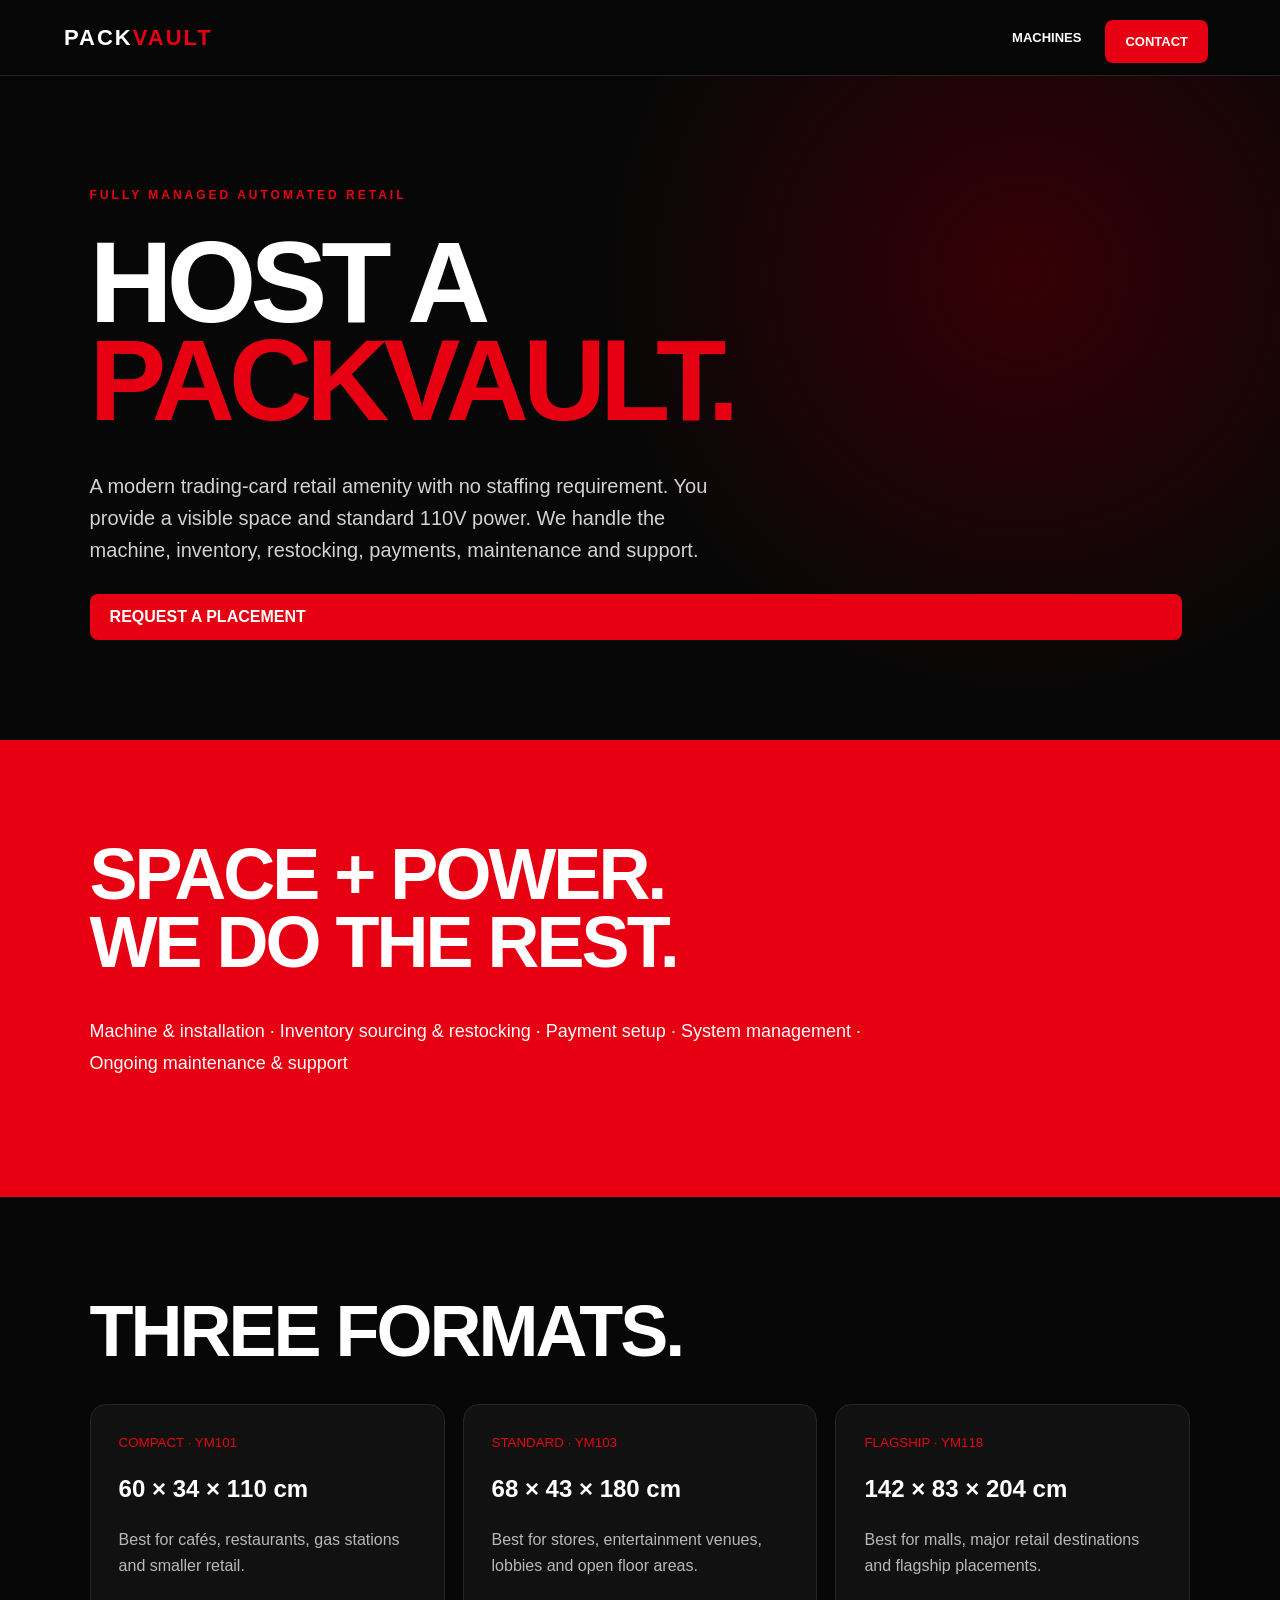
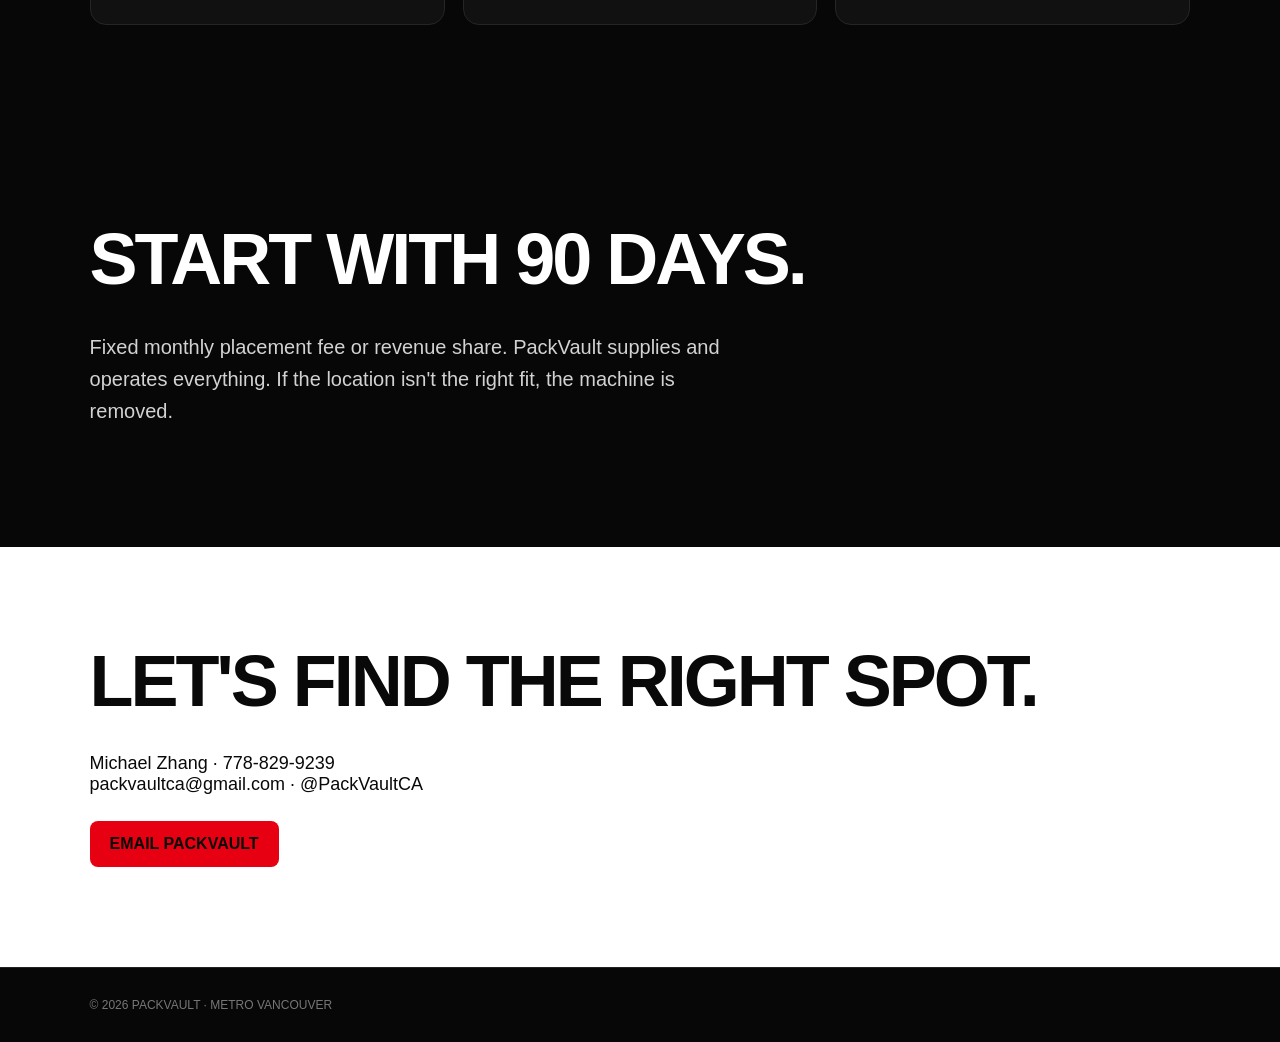
==== host/index.html @ 61ddffb8 "Add host placement page" ====
<!doctype html><html><head><meta charset="utf-8"><meta name="viewport" content="width=device-width,initial-scale=1"><title>Host a PackVault</title><link rel="stylesheet" href="/styles.css"></head><body><nav><b><a href="/">PACK<span>VAULT</span></a></b><div><a href="/#machines">MACHINES</a><a class="btn" href="mailto:packvaultca@gmail.com?subject=PackVault%20Placement%20Inquiry">CONTACT</a></div></nav><main><section class="hero"><p class="kicker">FULLY MANAGED AUTOMATED RETAIL</p><h1>HOST A<br><em>PACKVAULT.</em></h1><p class="lead">A modern trading-card retail amenity with no staffing requirement. You provide a visible space and standard 110V power. We handle the machine, inventory, restocking, payments, maintenance and support.</p><a class="btn" href="mailto:packvaultca@gmail.com?subject=PackVault%20Placement%20Inquiry">REQUEST A PLACEMENT</a></section><section class="red"><h2>SPACE + POWER.<br>WE DO THE REST.</h2><p>Machine & installation · Inventory sourcing & restocking · Payment setup · System management · Ongoing maintenance & support</p></section><section><h2>THREE FORMATS.</h2><div class="grid"><article><small>COMPACT · YM101</small><h3>60 × 34 × 110 cm</h3><p>Best for cafés, restaurants, gas stations and smaller retail.</p></article><article><small>STANDARD · YM103</small><h3>68 × 43 × 180 cm</h3><p>Best for stores, entertainment venues, lobbies and open floor areas.</p></article><article><small>FLAGSHIP · YM118</small><h3>142 × 83 × 204 cm</h3><p>Best for malls, major retail destinations and flagship placements.</p></article></div></section><section><h2>START WITH 90 DAYS.</h2><p class="lead">Fixed monthly placement fee or revenue share. PackVault supplies and operates everything. If the location isn't the right fit, the machine is removed.</p></section><section class="contact"><h2>LET'S FIND THE RIGHT SPOT.</h2><p>Michael Zhang · 778-829-9239<br>packvaultca@gmail.com · @PackVaultCA</p><a class="btn" href="mailto:packvaultca@gmail.com?subject=PackVault%20Placement%20Inquiry">EMAIL PACKVAULT</a></section></main><footer>© 2026 PACKVAULT · METRO VANCOUVER</footer></body></html>
---- styles.css ----
:root{--r:#e60012;--b:#070707;--w:#fff;--m:#b8b8b8}*{box-sizing:border-box}html{scroll-behavior:smooth}body{margin:0;background:var(--b);color:var(--w);font-family:Arial,Helvetica,sans-serif}a{color:inherit;text-decoration:none}nav{height:76px;padding:0 5vw;display:flex;align-items:center;justify-content:space-between;border-bottom:1px solid #222;position:sticky;top:0;background:#070707ee;z-index:9}nav b{font-size:22px;letter-spacing:2px}nav b span,em,small{color:var(--r)}nav div{display:flex;gap:24px;align-items:center;font-size:13px;font-weight:800}.btn,.ghost,.blackbtn{display:inline-block;padding:14px 20px;border-radius:8px;font-weight:900;margin:8px 8px 0 0}.btn{background:var(--r)}.ghost{border:1px solid #444}.blackbtn{background:#090909}.hero,section{padding:100px 7vw}.hero{min-height:72vh;display:flex;flex-direction:column;justify-content:center;background:radial-gradient(circle at 80% 30%,#360006 0,transparent 38%)}.kicker{font-size:12px;font-weight:900;letter-spacing:3px;color:var(--r)}h1{font-size:clamp(58px,9vw,118px);line-height:.85;letter-spacing:-6px;margin:20px 0}h1 em{font-style:normal}h2{font-size:clamp(40px,6vw,72px);line-height:.95;letter-spacing:-3px;margin:0 0 38px}.lead{font-size:20px;line-height:1.6;max-width:650px;color:#d2d2d2}.grid{display:grid;grid-template-columns:repeat(3,1fr);gap:18px}.grid article{background:#111;border:1px solid #252525;border-radius:16px;padding:28px;min-height:210px}.grid h3{font-size:24px}.grid p{color:var(--m);line-height:1.65}.red{background:var(--r)}.red p{font-size:18px;line-height:1.8;max-width:800px}.contact{background:#fff;color:#090909}.contact p{font-size:18px}footer{padding:30px 7vw;border-top:1px solid #222;color:#777;font-size:12px}@media(max-width:760px){nav div a:not(.btn){display:none}.hero,section{padding:70px 6vw}h1{letter-spacing:-3px}.grid{grid-template-columns:1fr}}
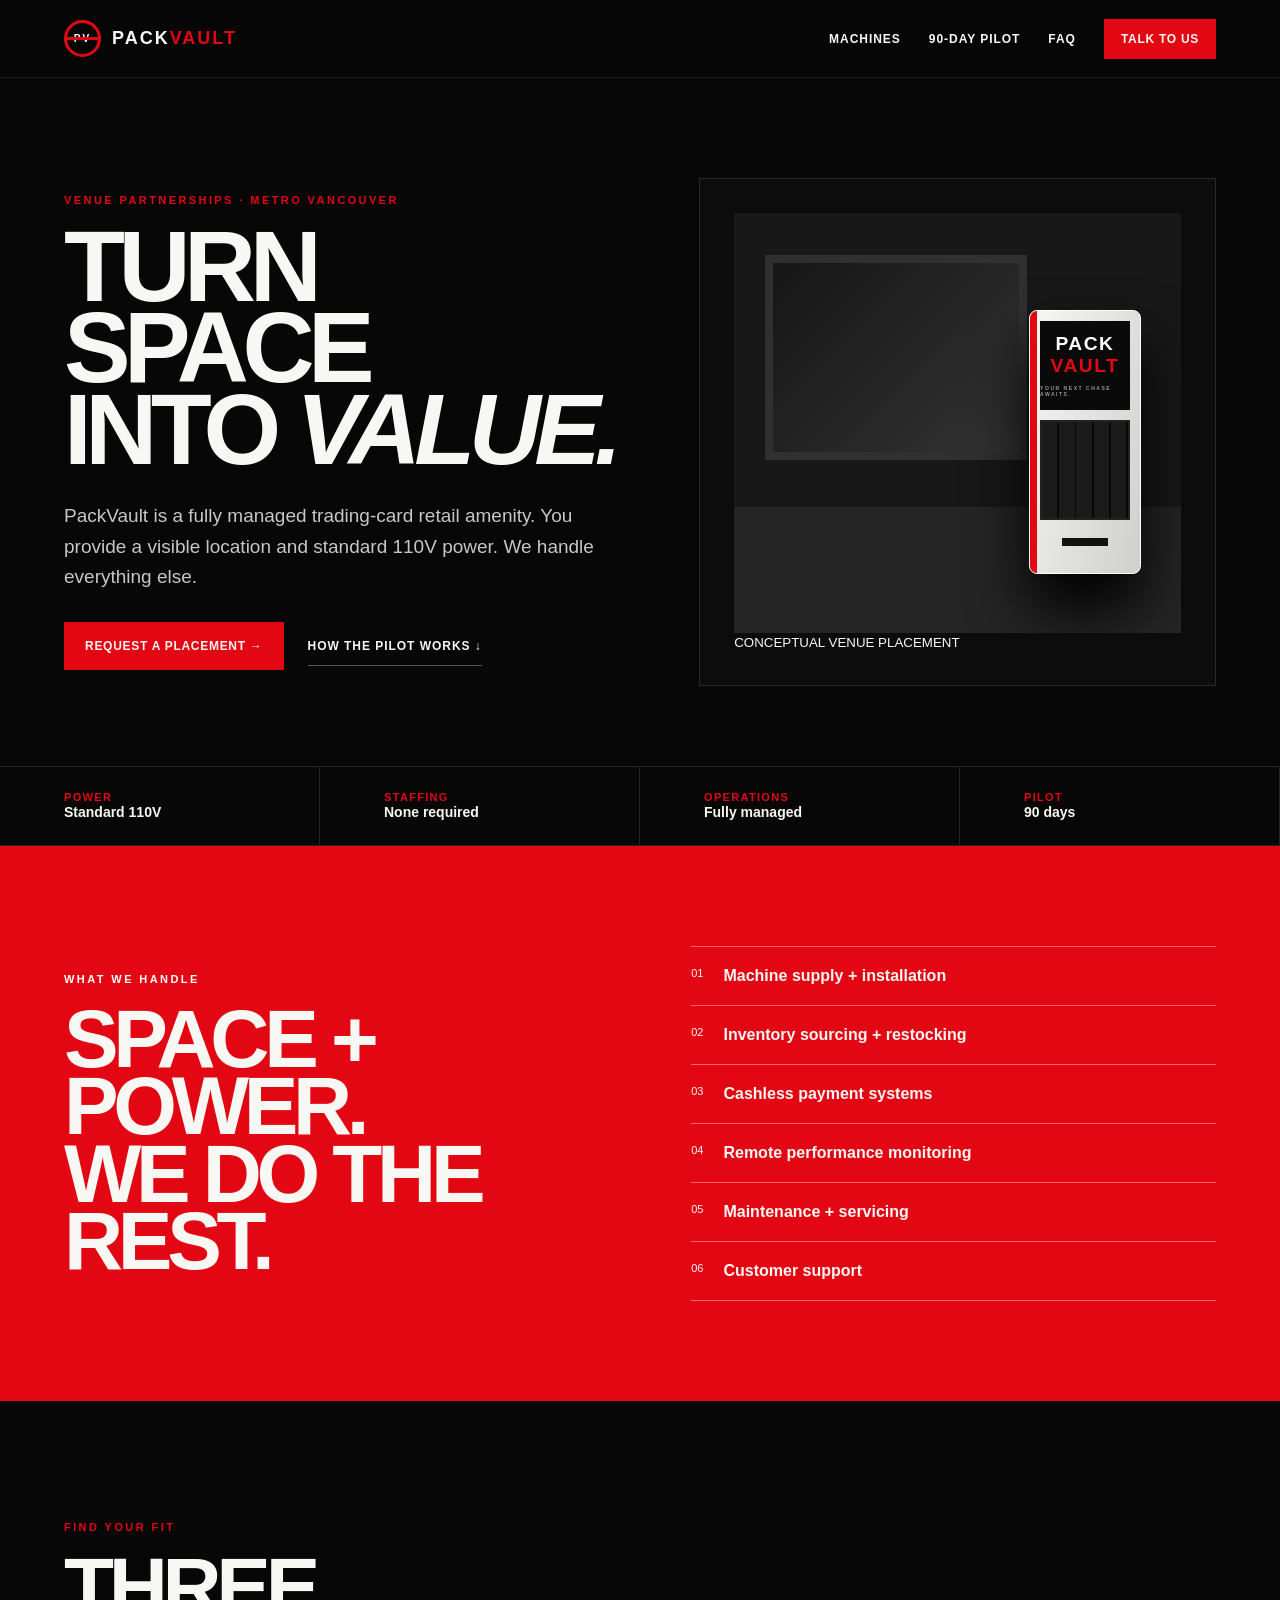
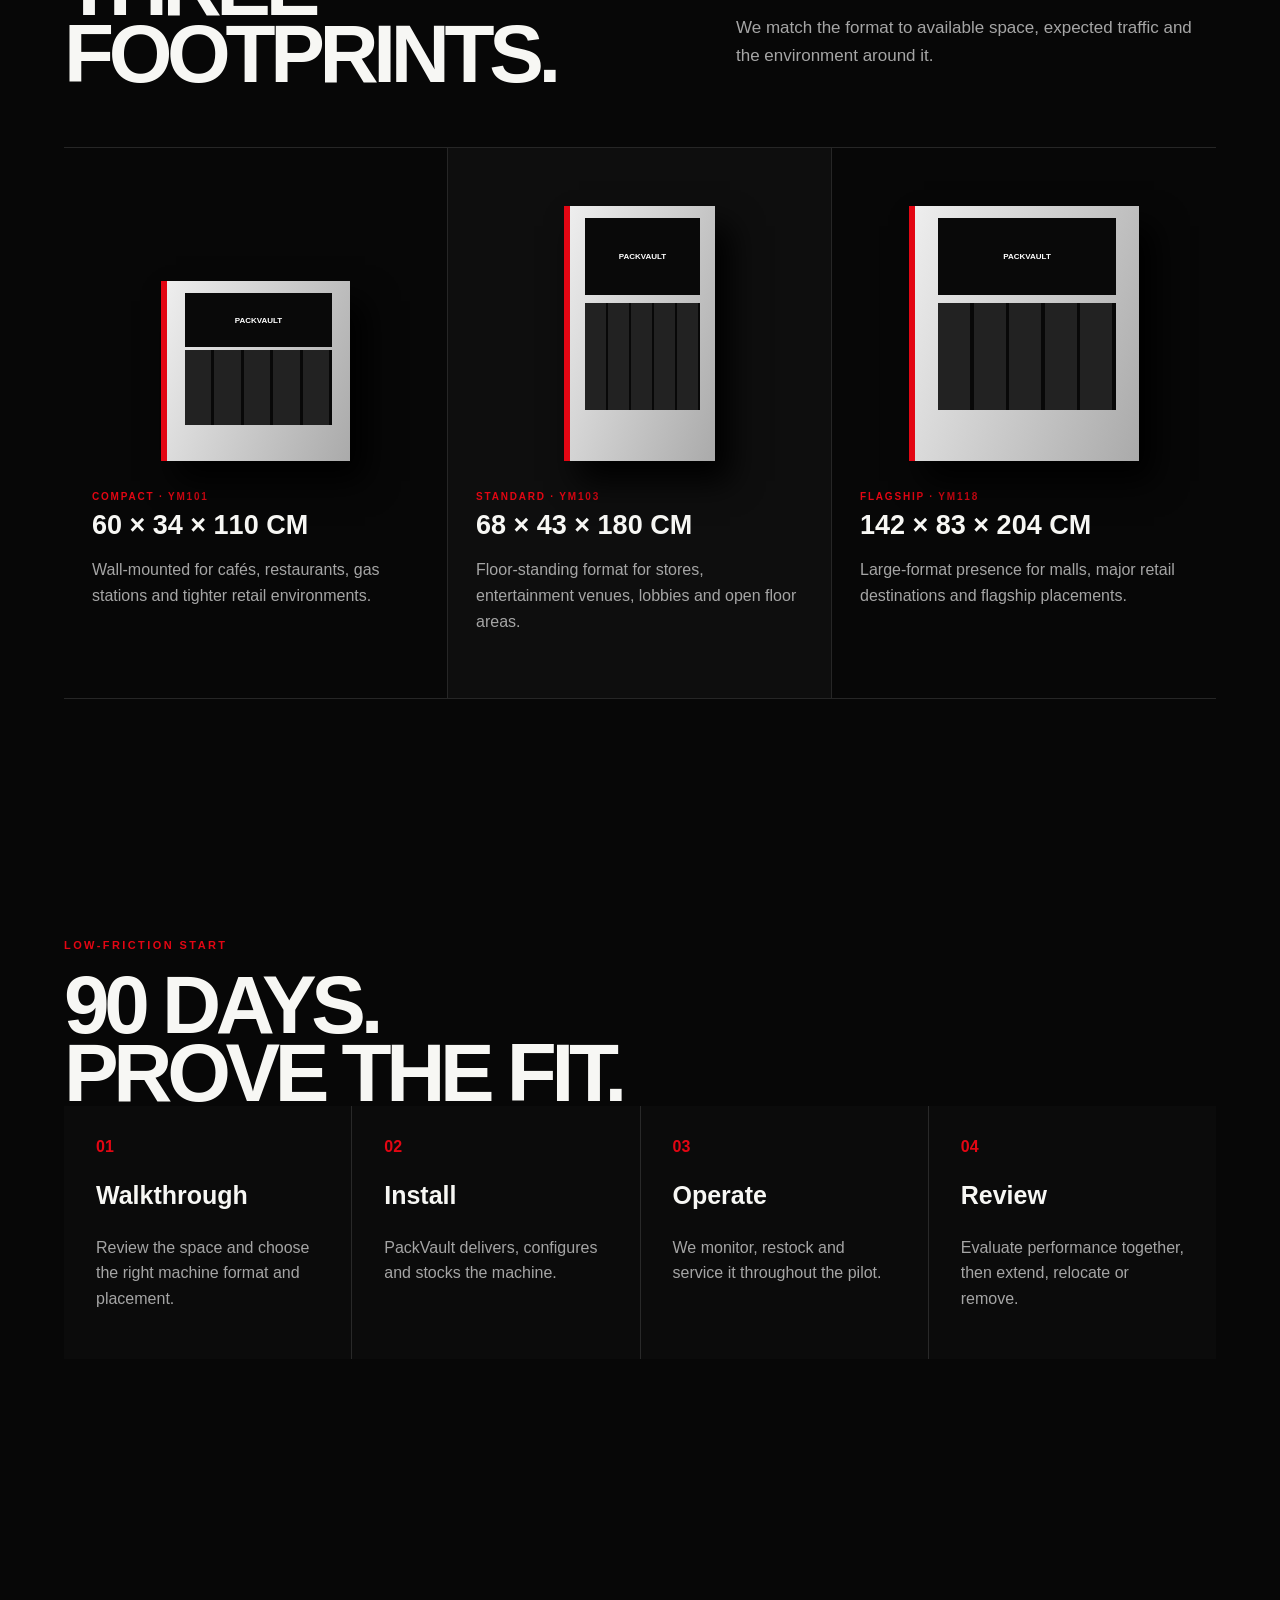
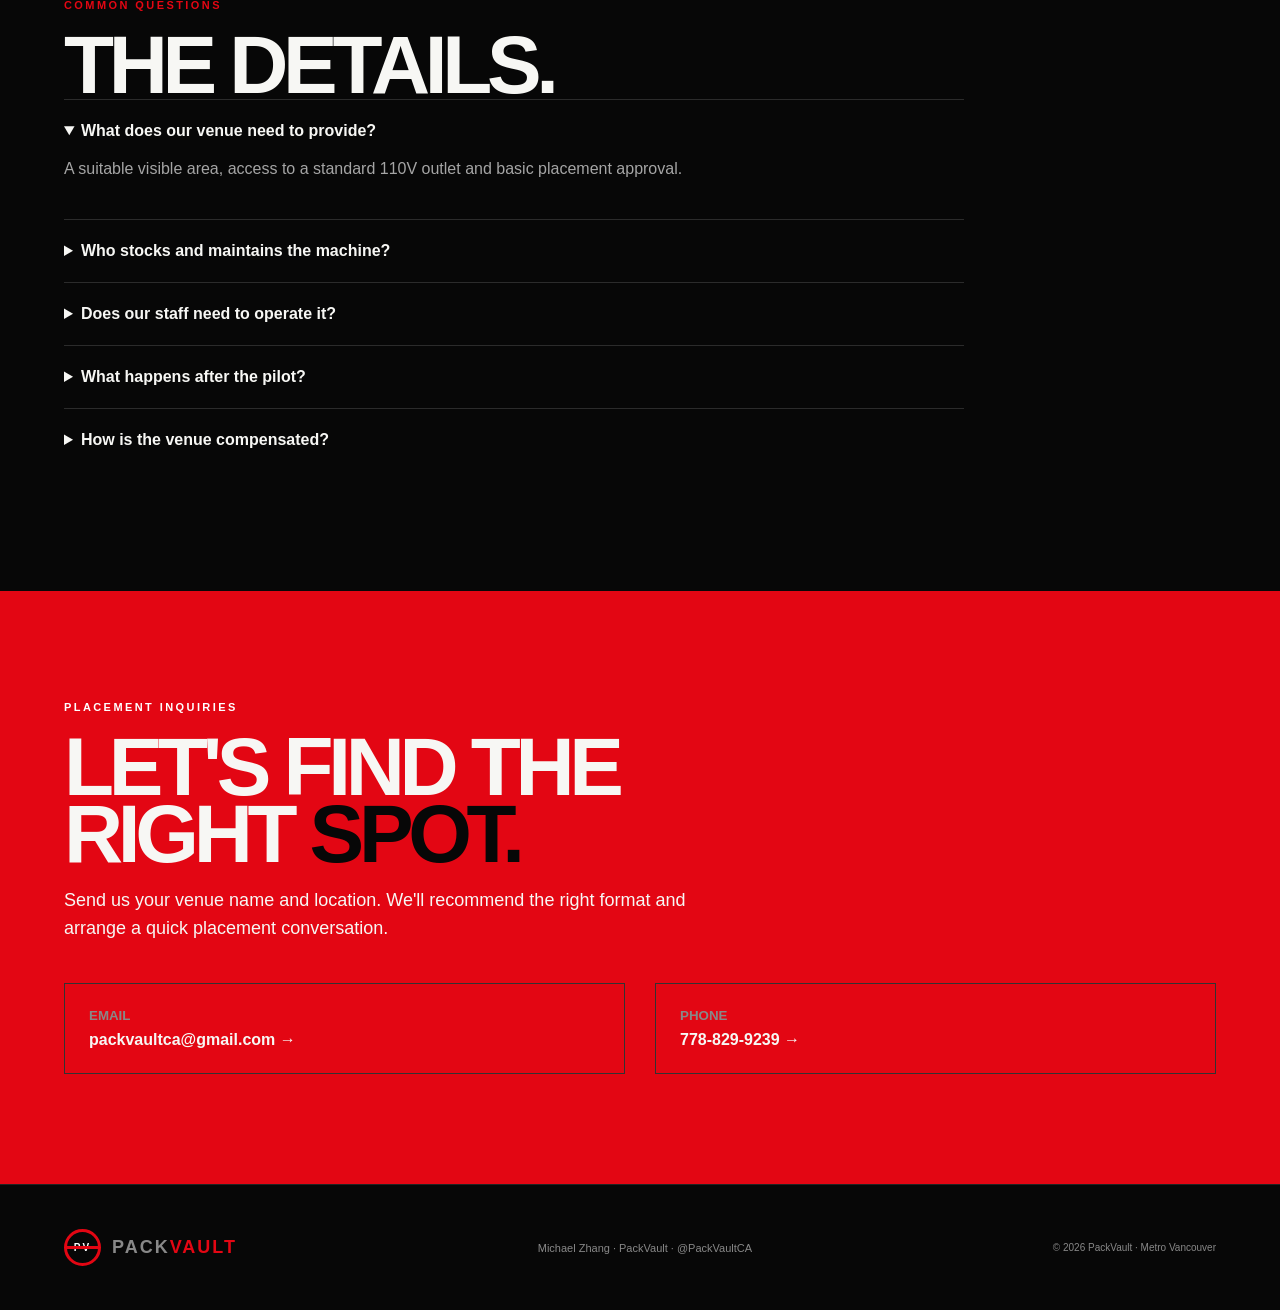
==== commit a265dfbf: "PackVault V2: rebuild venue host experience" ====
--- a/host/index.html
+++ b/host/index.html
@@ -1 +1,10 @@
-<!doctype html><html><head><meta charset="utf-8"><meta name="viewport" content="width=device-width,initial-scale=1"><title>Host a PackVault</title><link rel="stylesheet" href="/styles.css"></head><body><nav><b><a href="/">PACK<span>VAULT</span></a></b><div><a href="/#machines">MACHINES</a><a class="btn" href="mailto:packvaultca@gmail.com?subject=PackVault%20Placement%20Inquiry">CONTACT</a></div></nav><main><section class="hero"><p class="kicker">FULLY MANAGED AUTOMATED RETAIL</p><h1>HOST A<br><em>PACKVAULT.</em></h1><p class="lead">A modern trading-card retail amenity with no staffing requirement. You provide a visible space and standard 110V power. We handle the machine, inventory, restocking, payments, maintenance and support.</p><a class="btn" href="mailto:packvaultca@gmail.com?subject=PackVault%20Placement%20Inquiry">REQUEST A PLACEMENT</a></section><section class="red"><h2>SPACE + POWER.<br>WE DO THE REST.</h2><p>Machine & installation · Inventory sourcing & restocking · Payment setup · System management · Ongoing maintenance & support</p></section><section><h2>THREE FORMATS.</h2><div class="grid"><article><small>COMPACT · YM101</small><h3>60 × 34 × 110 cm</h3><p>Best for cafés, restaurants, gas stations and smaller retail.</p></article><article><small>STANDARD · YM103</small><h3>68 × 43 × 180 cm</h3><p>Best for stores, entertainment venues, lobbies and open floor areas.</p></article><article><small>FLAGSHIP · YM118</small><h3>142 × 83 × 204 cm</h3><p>Best for malls, major retail destinations and flagship placements.</p></article></div></section><section><h2>START WITH 90 DAYS.</h2><p class="lead">Fixed monthly placement fee or revenue share. PackVault supplies and operates everything. If the location isn't the right fit, the machine is removed.</p></section><section class="contact"><h2>LET'S FIND THE RIGHT SPOT.</h2><p>Michael Zhang · 778-829-9239<br>packvaultca@gmail.com · @PackVaultCA</p><a class="btn" href="mailto:packvaultca@gmail.com?subject=PackVault%20Placement%20Inquiry">EMAIL PACKVAULT</a></section></main><footer>© 2026 PACKVAULT · METRO VANCOUVER</footer></body></html>+<!doctype html><html lang="en"><head><meta charset="utf-8"><meta name="viewport" content="width=device-width,initial-scale=1"><title>Host a PackVault — Venue Partnerships</title><meta name="description" content="Turn underused venue space into a fully managed collectible retail amenity. Explore PackVault formats and our 90-day pilot."><meta name="theme-color" content="#070707"><link rel="stylesheet" href="/styles.css"></head><body>
+<nav><a class="brand" href="/"><span class="mark">PV</span><b>PACK<span>VAULT</span></b></a><div class="navlinks"><a href="/#machines">Machines</a><a href="#pilot">90-Day Pilot</a><a href="#faq">FAQ</a><a class="btn small" href="mailto:packvaultca@gmail.com?subject=PackVault%20Placement%20Inquiry">Talk to us</a></div></nav>
+<main><section class="hosthero"><div><div class="eyebrow">VENUE PARTNERSHIPS · METRO VANCOUVER</div><h1>TURN SPACE<br>INTO <i>VALUE.</i></h1><p class="lead">PackVault is a fully managed trading-card retail amenity. You provide a visible location and standard 110V power. We handle everything else.</p><div class="actions"><a class="btn" href="mailto:packvaultca@gmail.com?subject=PackVault%20Placement%20Inquiry">REQUEST A PLACEMENT →</a><a class="textlink" href="#pilot">HOW THE PILOT WORKS ↓</a></div></div><div class="hostvisual"><div class="venue"><div class="machine"><div class="screen">PACK<span>VAULT</span><small>YOUR NEXT CHASE AWAITS.</small></div><div class="window"></div><div class="slot"></div></div></div><small>CONCEPTUAL VENUE PLACEMENT</small></div></section>
+<section class="proofbar"><div><b>POWER</b><span>Standard 110V</span></div><div><b>STAFFING</b><span>None required</span></div><div><b>OPERATIONS</b><span>Fully managed</span></div><div><b>PILOT</b><span>90 days</span></div></section>
+<section class="redsection"><div><div class="eyebrow white">WHAT WE HANDLE</div><h2>SPACE + POWER.<br>WE DO THE REST.</h2></div><div class="servicegrid"><span>01 <b>Machine supply + installation</b></span><span>02 <b>Inventory sourcing + restocking</b></span><span>03 <b>Cashless payment systems</b></span><span>04 <b>Remote performance monitoring</b></span><span>05 <b>Maintenance + servicing</b></span><span>06 <b>Customer support</b></span></div></section>
+<section class="section"><div class="sectiontop"><div><div class="eyebrow">FIND YOUR FIT</div><h2>THREE<br>FOOTPRINTS.</h2></div><p>We match the format to available space, expected traffic and the environment around it.</p></div><div class="formats"><article><div class="mini compact"></div><div class="tag">COMPACT · YM101</div><h3>60 × 34 × 110 CM</h3><p>Wall-mounted for cafés, restaurants, gas stations and tighter retail environments.</p></article><article class="featured"><div class="mini standard"></div><div class="tag">STANDARD · YM103</div><h3>68 × 43 × 180 CM</h3><p>Floor-standing format for stores, entertainment venues, lobbies and open floor areas.</p></article><article><div class="mini flagship"></div><div class="tag">FLAGSHIP · YM118</div><h3>142 × 83 × 204 CM</h3><p>Large-format presence for malls, major retail destinations and flagship placements.</p></article></div></section>
+<section id="pilot" class="section"><div class="eyebrow">LOW-FRICTION START</div><h2>90 DAYS.<br>PROVE THE FIT.</h2><div class="steps"><article><b>01</b><h3>Walkthrough</h3><p>Review the space and choose the right machine format and placement.</p></article><article><b>02</b><h3>Install</h3><p>PackVault delivers, configures and stocks the machine.</p></article><article><b>03</b><h3>Operate</h3><p>We monitor, restock and service it throughout the pilot.</p></article><article><b>04</b><h3>Review</h3><p>Evaluate performance together, then extend, relocate or remove.</p></article></div></section>
+<section id="faq" class="section"><div class="eyebrow">COMMON QUESTIONS</div><h2>THE DETAILS.</h2><div class="faq"><details open><summary>What does our venue need to provide?</summary><p>A suitable visible area, access to a standard 110V outlet and basic placement approval.</p></details><details><summary>Who stocks and maintains the machine?</summary><p>PackVault handles inventory, restocking, payment setup, system management, maintenance and customer support.</p></details><details><summary>Does our staff need to operate it?</summary><p>No. The concept is designed to run without adding an in-store staffing requirement.</p></details><details><summary>What happens after the pilot?</summary><p>We review the placement together. Depending on performance and fit, the machine can stay, move to a better location or be removed.</p></details><details><summary>How is the venue compensated?</summary><p>Placement can be structured as a fixed monthly fee or revenue share, depending on the location and agreement.</p></details></div></section>
+<section class="finalcta"><div class="eyebrow white">PLACEMENT INQUIRIES</div><h2>LET'S FIND THE<br>RIGHT <i>SPOT.</i></h2><p>Send us your venue name and location. We'll recommend the right format and arrange a quick placement conversation.</p><div class="contactbox"><a href="mailto:packvaultca@gmail.com?subject=PackVault%20Placement%20Inquiry"><small>EMAIL</small>packvaultca@gmail.com →</a><a href="tel:+17788299239"><small>PHONE</small>778-829-9239 →</a></div></section></main>
+<footer><a class="brand" href="/"><span class="mark">PV</span><b>PACK<span>VAULT</span></b></a><div>Michael Zhang · PackVault · @PackVaultCA</div><small>© 2026 PackVault · Metro Vancouver</small></footer></body></html>
--- a/styles.css
+++ b/styles.css
@@ -1 +1,2 @@
-:root{--r:#e60012;--b:#070707;--w:#fff;--m:#b8b8b8}*{box-sizing:border-box}html{scroll-behavior:smooth}body{margin:0;background:var(--b);color:var(--w);font-family:Arial,Helvetica,sans-serif}a{color:inherit;text-decoration:none}nav{height:76px;padding:0 5vw;display:flex;align-items:center;justify-content:space-between;border-bottom:1px solid #222;position:sticky;top:0;background:#070707ee;z-index:9}nav b{font-size:22px;letter-spacing:2px}nav b span,em,small{color:var(--r)}nav div{display:flex;gap:24px;align-items:center;font-size:13px;font-weight:800}.btn,.ghost,.blackbtn{display:inline-block;padding:14px 20px;border-radius:8px;font-weight:900;margin:8px 8px 0 0}.btn{background:var(--r)}.ghost{border:1px solid #444}.blackbtn{background:#090909}.hero,section{padding:100px 7vw}.hero{min-height:72vh;display:flex;flex-direction:column;justify-content:center;background:radial-gradient(circle at 80% 30%,#360006 0,transparent 38%)}.kicker{font-size:12px;font-weight:900;letter-spacing:3px;color:var(--r)}h1{font-size:clamp(58px,9vw,118px);line-height:.85;letter-spacing:-6px;margin:20px 0}h1 em{font-style:normal}h2{font-size:clamp(40px,6vw,72px);line-height:.95;letter-spacing:-3px;margin:0 0 38px}.lead{font-size:20px;line-height:1.6;max-width:650px;color:#d2d2d2}.grid{display:grid;grid-template-columns:repeat(3,1fr);gap:18px}.grid article{background:#111;border:1px solid #252525;border-radius:16px;padding:28px;min-height:210px}.grid h3{font-size:24px}.grid p{color:var(--m);line-height:1.65}.red{background:var(--r)}.red p{font-size:18px;line-height:1.8;max-width:800px}.contact{background:#fff;color:#090909}.contact p{font-size:18px}footer{padding:30px 7vw;border-top:1px solid #222;color:#777;font-size:12px}@media(max-width:760px){nav div a:not(.btn){display:none}.hero,section{padding:70px 6vw}h1{letter-spacing:-3px}.grid{grid-template-columns:1fr}}+:root{--r:#e30613;--b:#070707;--w:#f7f7f4;--g:#a5a5a5;--line:#262626}*{box-sizing:border-box}html{scroll-behavior:smooth}body{margin:0;background:var(--b);color:var(--w);font-family:Arial,Helvetica,sans-serif;overflow-x:hidden}a{color:inherit;text-decoration:none}nav{height:78px;padding:0 5vw;display:flex;align-items:center;justify-content:space-between;position:sticky;top:0;z-index:20;background:#070707e8;backdrop-filter:blur(14px);border-bottom:1px solid #1c1c1c}.brand{display:flex;align-items:center;gap:11px;letter-spacing:2px}.brand b{font-size:18px}.brand b span,.hero i,.finalcta i{color:var(--r);font-style:normal}.mark{width:37px;height:37px;border:3px solid var(--r);border-radius:50%;display:grid;place-items:center;font-size:10px;font-weight:900;color:#fff;position:relative}.mark:after{content:"";position:absolute;width:100%;height:3px;background:var(--r)}.navlinks{display:flex;align-items:center;gap:28px;font-size:12px;font-weight:900;text-transform:uppercase;letter-spacing:.08em}.btn,.darkbtn,.outlinebtn{display:inline-flex;align-items:center;gap:24px;padding:16px 20px;font-size:12px;font-weight:900;letter-spacing:.06em;border:1px solid var(--r);transition:.2s}.btn{background:var(--r)}.btn.small{padding:12px 16px}.btn:hover{background:#ff1724}.darkbtn{background:#070707;border-color:#070707}.outlinebtn{border-color:#fff}.hero{min-height:calc(100vh - 78px);display:grid;grid-template-columns:1.05fr .95fr;align-items:center;padding:6vw 5vw 5vw;gap:3vw;position:relative}.hero:before{content:"";position:absolute;left:5vw;top:0;height:1px;width:90vw;background:#1d1d1d}.eyebrow{color:var(--r);font-size:11px;font-weight:900;letter-spacing:.22em;margin-bottom:20px}.white{color:#fff}.hero h1,.section h2,.redsection h2,.finalcta h2,.hosthero h1{font-size:clamp(56px,7.8vw,116px);line-height:.82;letter-spacing:-.065em;margin:0;text-transform:uppercase}.lead{max-width:620px;font-size:19px;line-height:1.6;color:#c7c7c7;margin:30px 0}.actions{display:flex;gap:24px;align-items:center;flex-wrap:wrap}.textlink{font-size:12px;font-weight:900;letter-spacing:.08em;border-bottom:1px solid #555;padding:12px 0}.trust{display:flex;gap:22px;margin-top:48px;flex-wrap:wrap}.trust span{font-size:10px;letter-spacing:.15em;color:#8b8b8b;font-weight:900}.machine-stage{height:620px;position:relative;perspective:900px}.glow{position:absolute;width:90%;height:60%;right:-10%;top:12%;background:radial-gradient(ellipse,#b0000d55 0,transparent 68%);filter:blur(10px)}.machine{position:absolute;bottom:54px;background:linear-gradient(105deg,#f6f6f3,#cfcfcb);border:1px solid #fff;border-radius:8px;box-shadow:0 35px 60px #000;overflow:hidden}.machine:before{content:"";position:absolute;inset:0;border-left:7px solid var(--r);pointer-events:none}.machine .screen{height:34%;background:#0a0a0a;margin:10px;color:white;display:flex;flex-direction:column;align-items:center;justify-content:center;font-weight:900;font-size:clamp(12px,1.5vw,23px);letter-spacing:.08em}.machine .screen span{color:var(--r)}.machine .screen small{font-size:5px;margin-top:8px;color:#999}.window{height:38%;margin:10px;background:repeating-linear-gradient(90deg,#1b1b1b 0 18%,#080808 18% 20%);border:2px solid #222}.slot{width:42%;height:8px;background:#111;margin:18px auto}.m1{width:29%;height:46%;left:0;transform:rotateY(10deg)}.m2{width:35%;height:72%;left:27%;z-index:2}.m3{width:43%;height:68%;right:-5%;transform:rotateY(-8deg)}.floorline{position:absolute;bottom:52px;width:110%;height:1px;background:#333;left:-5%}.ticker{background:var(--r);overflow:hidden;padding:14px 0;white-space:nowrap;font-size:13px;font-weight:900;letter-spacing:.15em}.ticker div{width:max-content;animation:marquee 24s linear infinite}.ticker b{margin:0 22px;color:#630008}@keyframes marquee{to{transform:translateX(-30%)}}.section{padding:120px 5vw}.sectiontop{display:flex;align-items:flex-end;justify-content:space-between;gap:40px;margin-bottom:60px}.section h2,.redsection h2,.finalcta h2{font-size:clamp(48px,6.4vw,90px)}.sectiontop>p{max-width:480px;color:var(--g);font-size:17px;line-height:1.65}.formats{display:grid;grid-template-columns:repeat(3,1fr);border-top:1px solid var(--line);border-bottom:1px solid var(--line)}.formats article{padding:28px;border-right:1px solid var(--line);position:relative;min-height:550px}.formats article:last-child{border-right:0}.formats .featured{background:#0e0e0e}.num{color:#555;font-size:11px;font-weight:900}.mini{height:255px;width:46%;margin:30px auto;position:relative;background:linear-gradient(110deg,#eee,#aaa);border-left:6px solid var(--r);box-shadow:15px 20px 30px #000}.mini:before{content:"PACKVAULT";position:absolute;top:12px;left:10%;width:80%;height:30%;background:#090909;color:white;font-size:8px;font-weight:900;display:grid;place-items:center}.mini:after{content:"";position:absolute;top:38%;left:10%;width:80%;height:42%;background:repeating-linear-gradient(90deg,#222 0 18%,#080808 18% 20%)}.compact{height:180px;width:58%;margin-top:105px}.flagship{width:70%}.tag{color:var(--r);font-size:10px;font-weight:900;letter-spacing:.18em}.formats h3{font-size:27px;margin:8px 0 10px}.formats strong{font-size:12px;letter-spacing:.08em}.formats p{color:var(--g);line-height:1.6}.redsection{background:var(--r);padding:100px 5vw;display:grid;grid-template-columns:1fr 1fr;gap:8vw;align-items:center}.servicegrid{border-top:1px solid #ff6670}.servicegrid span{display:flex;gap:20px;padding:20px 0;border-bottom:1px solid #ff6670;font-size:11px}.servicegrid b{font-size:16px}.value>h2{margin-bottom:60px}.valuegrid{display:grid;grid-template-columns:repeat(3,1fr);gap:1px;background:#292929}.valuegrid article{background:#0b0b0b;padding:38px;min-height:260px}.valuegrid article>b{color:var(--r);font-size:11px}.valuegrid h3{font-size:27px;margin:45px 0 12px}.valuegrid p{color:var(--g);line-height:1.65}.finalcta{padding:110px 5vw;background:var(--r)}.finalcta p{font-size:18px;max-width:650px;line-height:1.6}.finalcta i{color:#070707}footer{padding:44px 5vw;display:grid;grid-template-columns:auto 1fr auto;gap:30px;align-items:center;color:#888;font-size:11px;border-top:1px solid #222}footer>div{text-align:center}footer small{font-size:10px}.hosthero{padding:100px 5vw 80px;display:grid;grid-template-columns:1.05fr .95fr;gap:5vw;align-items:center;min-height:75vh}.hosthero p{max-width:620px}.hostvisual{border:1px solid #292929;padding:34px;background:#0c0c0c}.hostvisual .venue{height:420px;background:linear-gradient(#181818 0 70%,#252525 70%);position:relative;overflow:hidden}.hostvisual .venue:before{content:"";position:absolute;left:7%;top:10%;width:55%;height:45%;border:8px solid #303030;background:linear-gradient(135deg,#161616,#333)}.hostvisual .venue .machine{width:25%;height:63%;right:9%;bottom:14%;left:auto;transform:none}.proofbar{display:grid;grid-template-columns:repeat(4,1fr);border-top:1px solid #252525;border-bottom:1px solid #252525}.proofbar div{padding:24px 5vw;border-right:1px solid #252525}.proofbar b{display:block;font-size:11px;color:var(--r);letter-spacing:.12em}.proofbar span{font-size:14px;font-weight:900}.steps{display:grid;grid-template-columns:repeat(4,1fr);gap:1px;background:#292929}.steps article{background:#0b0b0b;padding:32px}.steps b{color:var(--r)}.steps h3{font-size:25px}.steps p,.faq p{color:var(--g);line-height:1.6}.faq{max-width:900px}.faq details{border-top:1px solid #2b2b2b;padding:22px 0}.faq summary{font-weight:900;cursor:pointer}.contactbox{display:grid;grid-template-columns:1fr 1fr;gap:30px;margin-top:40px}.contactbox a{border:1px solid #333;padding:24px;font-weight:900}.contactbox small{display:block;color:#888;margin-bottom:8px}.contactbox a:hover{border-color:var(--r)}
+@media(max-width:850px){nav{padding:0 20px}.navlinks a:not(.btn){display:none}.hero,.hosthero{grid-template-columns:1fr;padding:65px 20px}.hero h1,.hosthero h1{font-size:clamp(54px,17vw,88px)}.machine-stage{height:420px;margin-top:20px}.m1{height:42%}.m2{height:68%}.m3{height:64%}.section,.redsection,.finalcta{padding:80px 20px}.sectiontop{display:block}.sectiontop>p{margin-top:24px}.formats,.redsection,.valuegrid,.steps,.contactbox{grid-template-columns:1fr}.formats article{border-right:0;border-bottom:1px solid var(--line);min-height:480px}.mini{height:220px;width:38%}.compact{height:160px;margin-top:70px}.flagship{width:50%}.redsection{gap:55px}.proofbar{grid-template-columns:1fr 1fr}.proofbar div{padding:20px;border-bottom:1px solid #252525}.hostvisual .venue{height:320px}footer{grid-template-columns:1fr;text-align:left}footer>div{text-align:left}.trust{margin-top:35px}}
